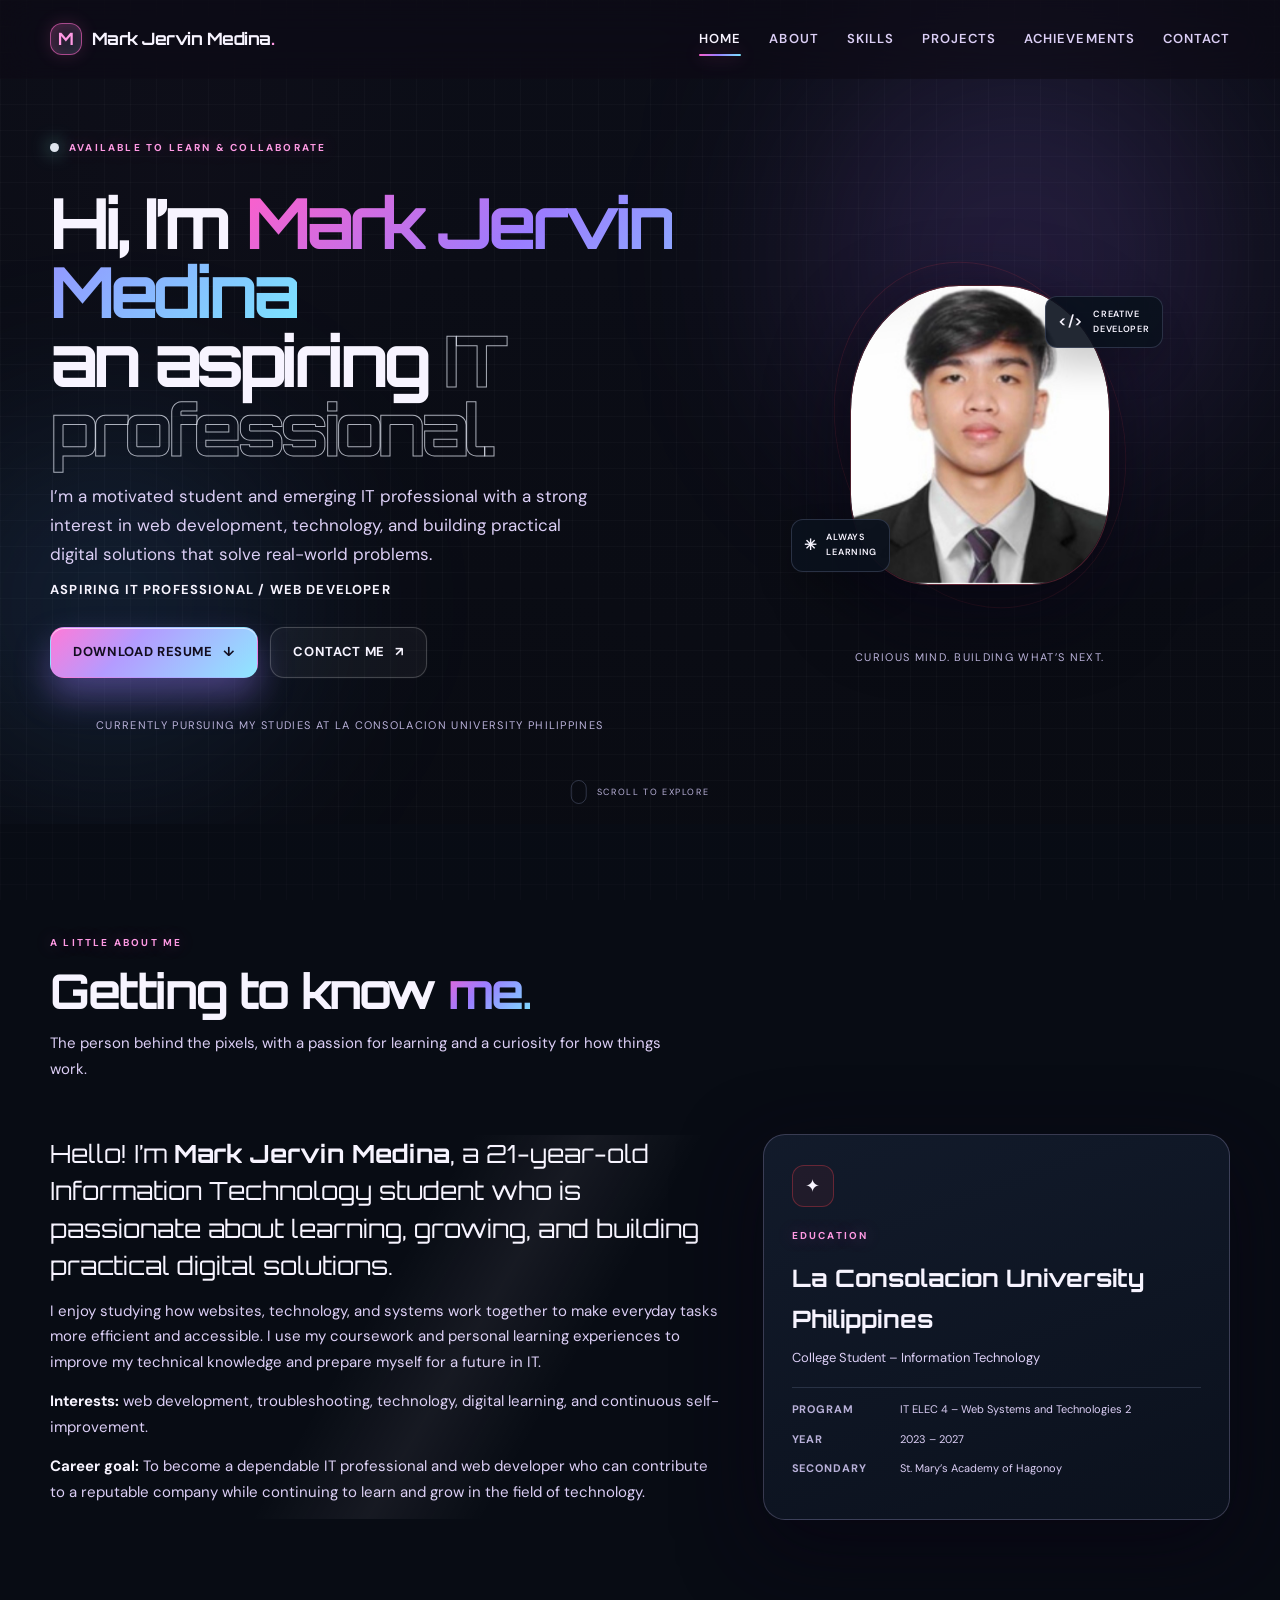
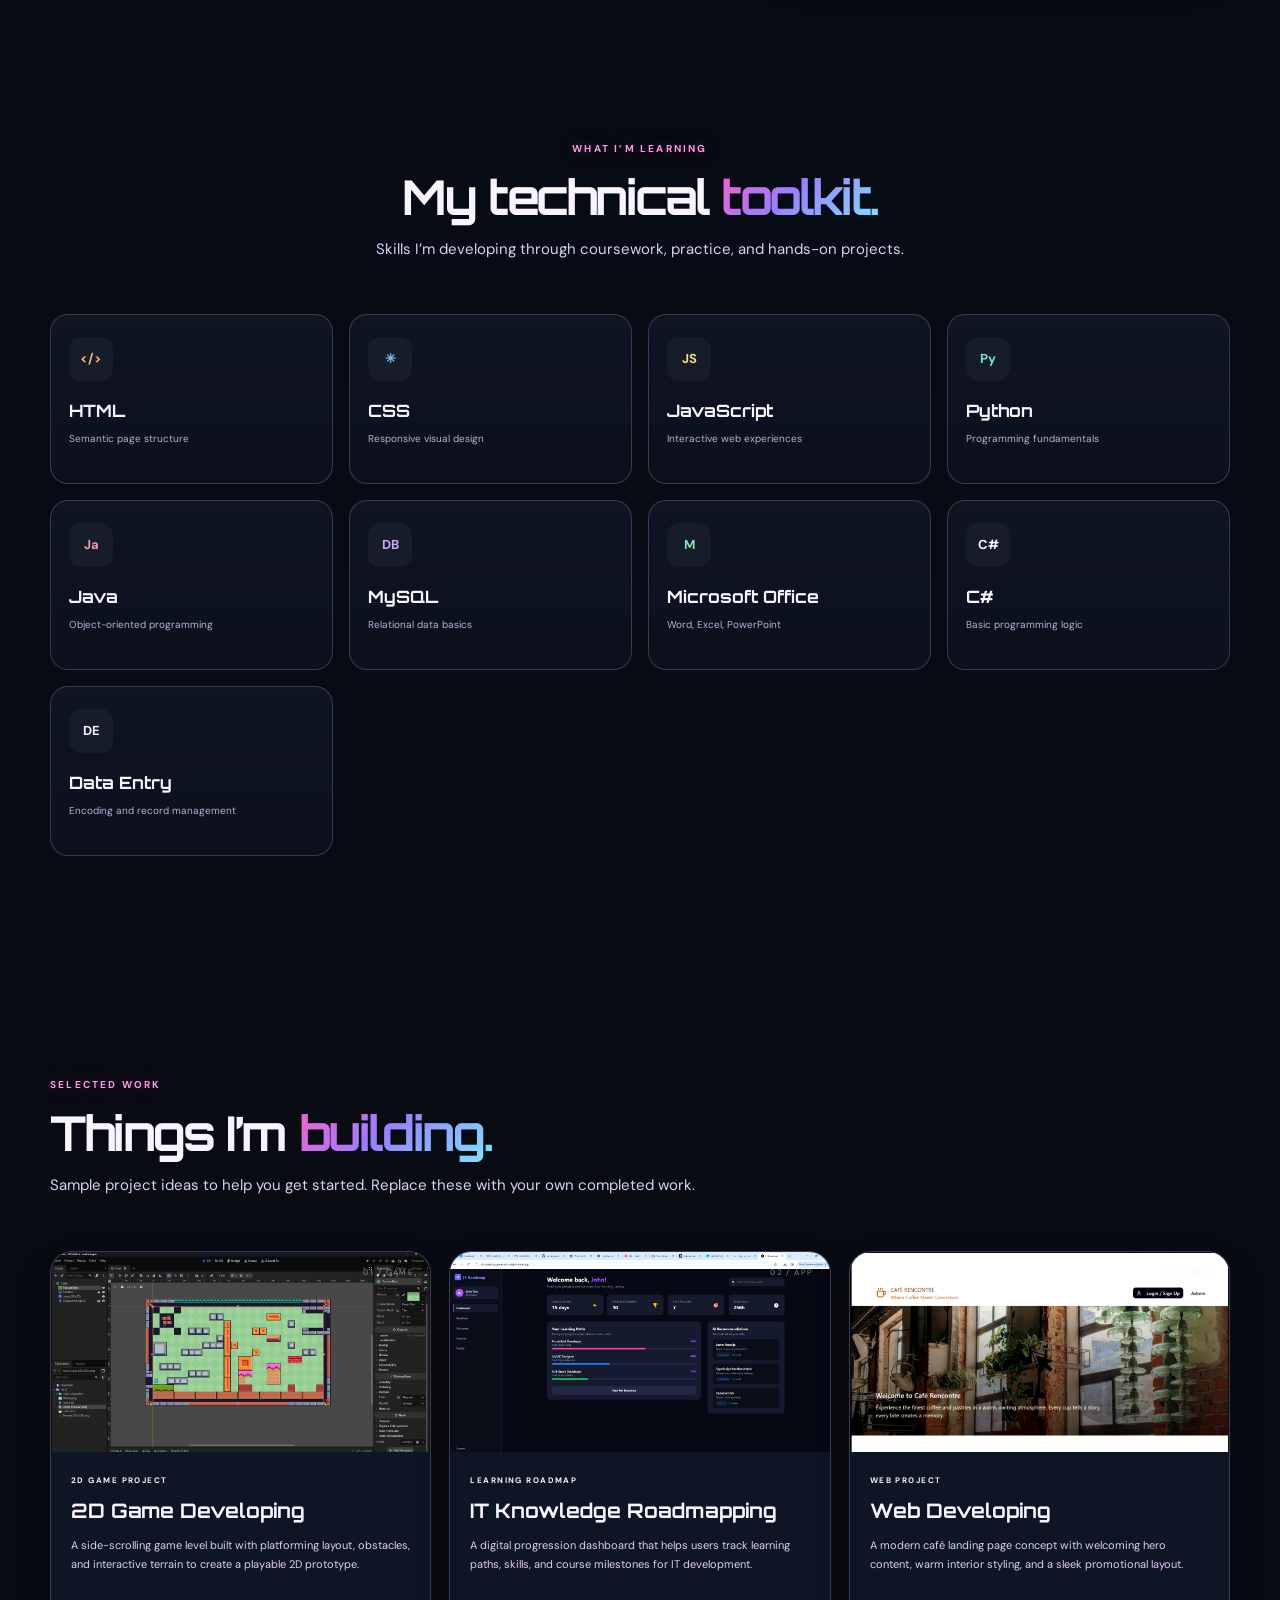
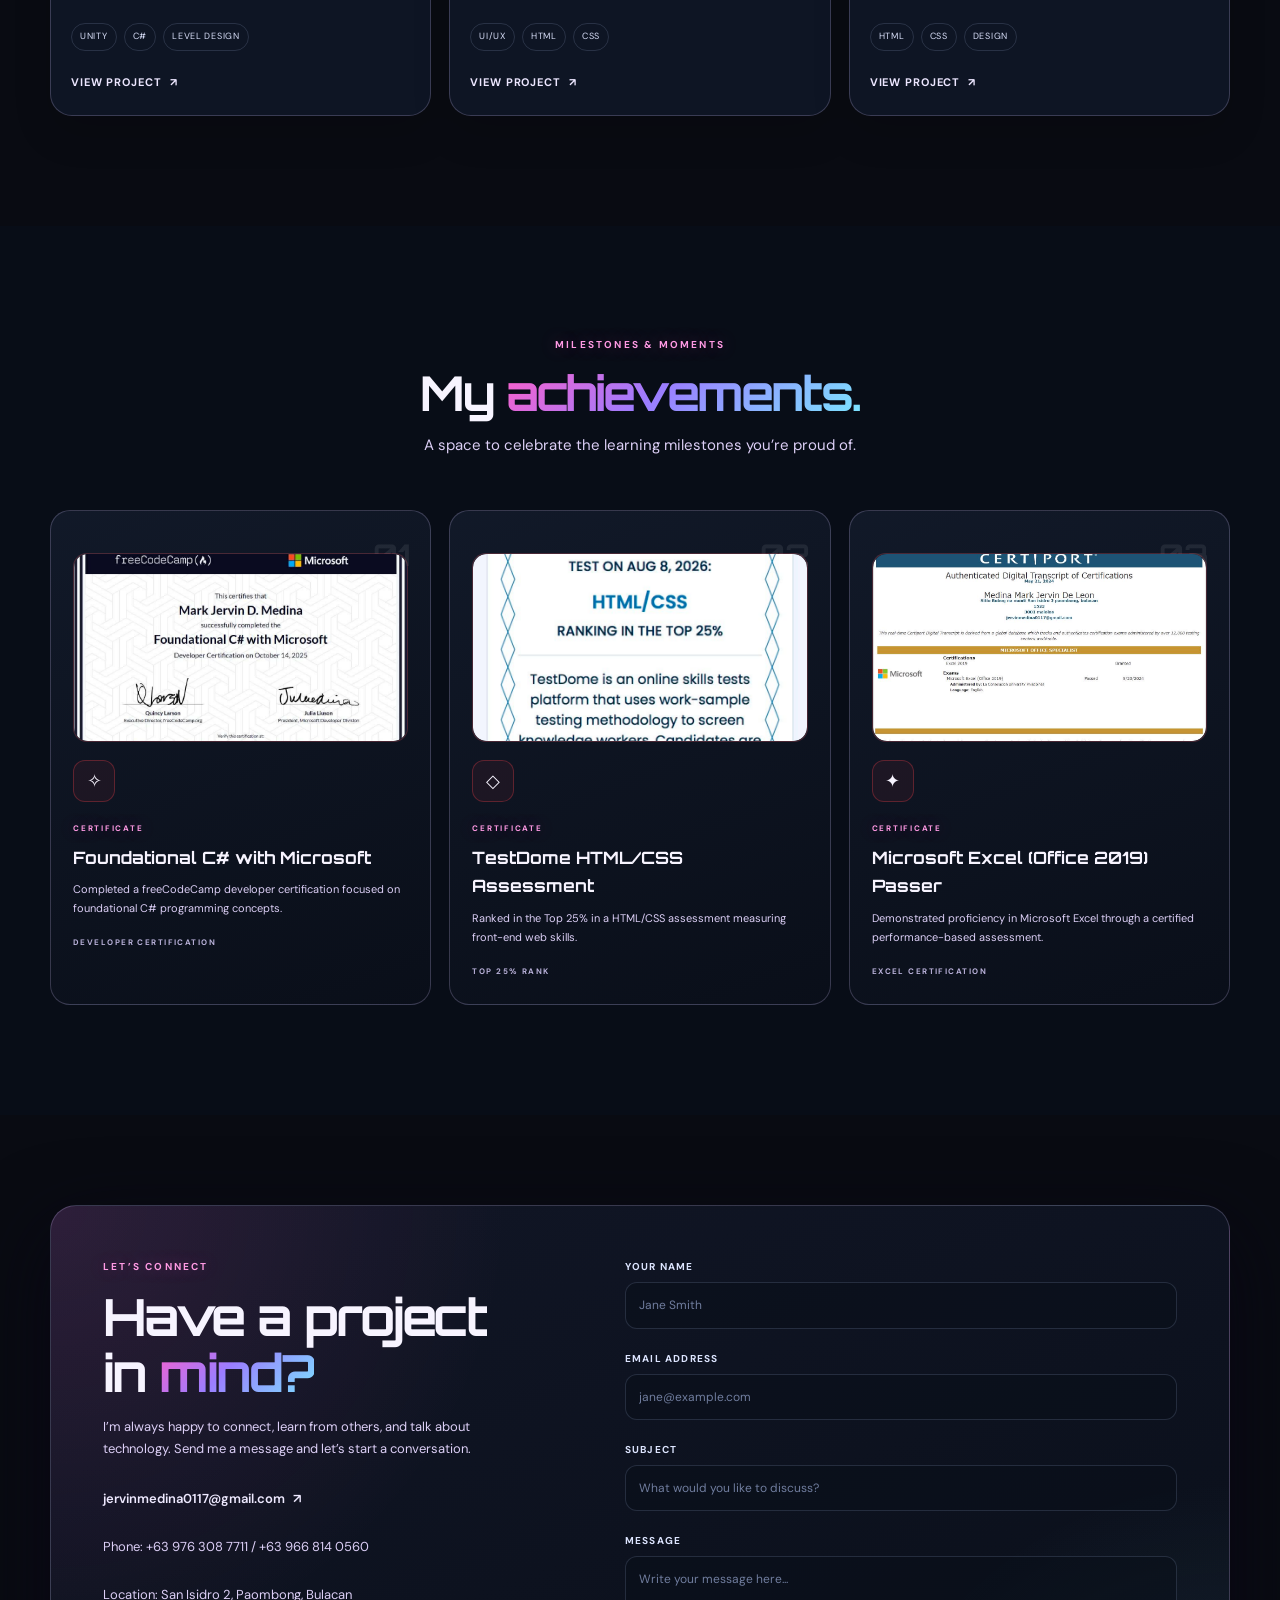
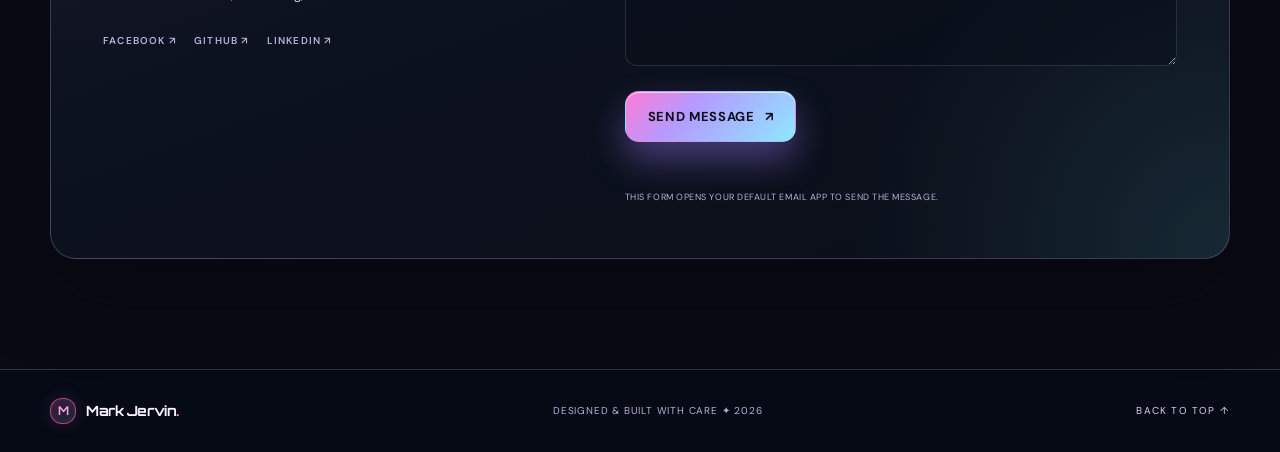
==== index.html @ 582a178a "Initial portfolio website" ====
<!DOCTYPE html>
<html lang="en">
<head>
  <meta charset="UTF-8">
  <meta name="viewport" content="width=device-width, initial-scale=1.0">
  <meta name="theme-color" content="#090b14">
  <meta name="description" content="The personal portfolio of Mark Jervin Medina, an aspiring IT professional and web developer.">
  <title>Mark Jervin Medina | Personal Portfolio</title>
  <link rel="preconnect" href="https://fonts.googleapis.com">
  <link rel="preconnect" href="https://fonts.gstatic.com" crossorigin>
  <link href="https://fonts.googleapis.com/css2?family=DM+Sans:wght@400;500;600;700&family=Space+Grotesk:wght@400;500;600;700&family=Orbitron:wght@500;700;800&display=swap" rel="stylesheet">
  <link rel="stylesheet" href="style.css">
  <script src="script.js" defer></script>
</head>
<body>
  <a class="skip-link" href="#main-content">Skip to content</a>

  <header class="site-header">
    <nav class="nav container" aria-label="Main navigation">
      <a class="brand" href="#home" aria-label="Mark Jervin Medina, home"><span class="brand-mark">M</span><span>Mark Jervin Medina<span class="brand-dot">.</span></span></a>
      <button class="menu-toggle" type="button" aria-expanded="false" aria-controls="primary-navigation" aria-label="Open navigation menu">
        <span></span><span></span><span></span>
      </button>
      <ul class="nav-links" id="primary-navigation">
        <li><a class="nav-link active" href="#home">Home</a></li>
        <li><a class="nav-link" href="#about">About</a></li>
        <li><a class="nav-link" href="#skills">Skills</a></li>
        <li><a class="nav-link" href="#projects">Projects</a></li>
        <li><a class="nav-link" href="#achievements">Achievements</a></li>
        <li><a class="nav-link" href="#contact">Contact</a></li>
      </ul>
    </nav>
  </header>

  <main id="main-content">
    <section class="hero section" id="home" aria-labelledby="hero-title">
      <div class="hero-glow hero-glow-one" aria-hidden="true"></div>
      <div class="hero-glow hero-glow-two" aria-hidden="true"></div>
      <div class="container hero-layout">
        <div class="hero-copy reveal">
          <p class="eyebrow"><span class="status-dot"></span> AVAILABLE TO LEARN &amp; COLLABORATE</p>
          <h1 id="hero-title">Hi, I’m <span class="gradient-text">Mark Jervin Medina</span><br>an aspiring <span class="outline-text">IT professional.</span></h1>
          <p class="hero-description">I’m a motivated student and emerging IT professional with a strong interest in web development, technology, and building practical digital solutions that solve real-world problems.</p>
          <p class="hero-role">Aspiring IT Professional <span aria-hidden="true">/</span> Web Developer</p>
          <div class="hero-actions">
            <a class="button button-primary" href="assets/documents/Resume - Mark Jervin Medina.pdf" download="Mark-Jervin-Medina-Resume.pdf">Download Resume <span aria-hidden="true">↓</span></a>
            <a class="button button-secondary" href="#contact">Contact Me <span aria-hidden="true">↗</span></a>
          </div>
          <div class="hero-note"><span class="note-line" aria-hidden="true"></span> Currently pursuing my studies at La Consolacion University Philippines</div>
        </div>

        <!-- Replace this CSS portrait placeholder with your own image when ready. -->
        <div class="hero-visual reveal" aria-label="Profile picture placeholder">
          <div class="portrait-frame">
            <div class="portrait-orbit orbit-one"></div>
            <div class="portrait-orbit orbit-two"></div>
            <div class="portrait-inner">
              <img class="profile-photo" src="assets/images/profile-photo.png" alt="Mark Jervin Medina portrait" />
            </div>
            <div class="floating-tag tag-code"><span class="tag-symbol">&lt;/&gt;</span><span>Creative<br>developer</span></div>
            <div class="floating-tag tag-spark"><span class="spark-icon">✳</span><span>Always<br>learning</span></div>
          </div>
          <span class="visual-caption">Curious mind. Building what’s next.</span>
        </div>
      </div>
      <a class="scroll-cue" href="#about"><span></span> SCROLL TO EXPLORE</a>
    </section>

    <section class="section about-section" id="about" aria-labelledby="about-title">
      <div class="container">
        <div class="section-heading reveal">
          <p class="eyebrow">A LITTLE ABOUT ME</p>
          <h2 id="about-title">Getting to know <span class="gradient-text">me.</span></h2>
          <p class="section-intro">The person behind the pixels, with a passion for learning and a curiosity for how things work.</p>
        </div>
        <div class="about-grid">
          <div class="about-copy reveal">
            <p class="lead-copy">Hello! I’m <strong>Mark Jervin Medina</strong>, a 21-year-old Information Technology student who is passionate about learning, growing, and building practical digital solutions.</p>
            <p>I enjoy studying how websites, technology, and systems work together to make everyday tasks more efficient and accessible. I use my coursework and personal learning experiences to improve my technical knowledge and prepare myself for a future in IT.</p>
            <p><strong>Interests:</strong> web development, troubleshooting, technology, digital learning, and continuous self-improvement.</p>
            <p><strong>Career goal:</strong> To become a dependable IT professional and web developer who can contribute to a reputable company while continuing to learn and grow in the field of technology.</p>
          </div>
          <div class="education-card reveal">
            <div class="card-icon" aria-hidden="true">✦</div>
            <p class="eyebrow">EDUCATION</p>
            <h3>La Consolacion University Philippines</h3>
            <p class="education-course">College Student – Information Technology</p>
            <div class="card-divider"></div>
            <div class="education-meta"><span>Program</span><span>IT ELEC 4 – Web Systems and Technologies 2</span></div>
            <div class="education-meta"><span>Year</span><span>2023 – 2027</span></div>
            <div class="education-meta"><span>Secondary</span><span>St. Mary’s Academy of Hagonoy</span></div>
          </div>
        </div>
      </div>
    </section>

    <section class="section skills-section" id="skills" aria-labelledby="skills-title">
      <div class="container">
        <div class="section-heading centered reveal">
          <p class="eyebrow">WHAT I’M LEARNING</p>
          <h2 id="skills-title">My technical <span class="gradient-text">toolkit.</span></h2>
          <p class="section-intro">Skills I’m developing through coursework, practice, and hands-on projects.</p>
        </div>
        <div class="skills-grid">
          <article class="skill-card reveal"><span class="skill-icon skill-orange">&lt;/&gt;</span><h3>HTML</h3><p>Semantic page structure</p></article>
          <article class="skill-card reveal"><span class="skill-icon skill-blue">✳</span><h3>CSS</h3><p>Responsive visual design</p></article>
          <article class="skill-card reveal"><span class="skill-icon skill-yellow">JS</span><h3>JavaScript</h3><p>Interactive web experiences</p></article>
          <article class="skill-card reveal"><span class="skill-icon skill-cyan">Py</span><h3>Python</h3><p>Programming fundamentals</p></article>
          <article class="skill-card reveal"><span class="skill-icon skill-red">Ja</span><h3>Java</h3><p>Object-oriented programming</p></article>
          <article class="skill-card reveal"><span class="skill-icon skill-purple">DB</span><h3>MySQL</h3><p>Relational data basics</p></article>
          <article class="skill-card reveal"><span class="skill-icon skill-green">M</span><h3>Microsoft Office</h3><p>Word, Excel, PowerPoint</p></article>
          <article class="skill-card reveal"><span class="skill-icon skill-silver">C#</span><h3>C#</h3><p>Basic programming logic</p></article>
          <article class="skill-card reveal"><span class="skill-icon skill-red-soft">DE</span><h3>Data Entry</h3><p>Encoding and record management</p></article>
        </div>
      </div>
    </section>

    <section class="section projects-section" id="projects" aria-labelledby="projects-title">
      <div class="container">
        <div class="section-heading reveal">
          <p class="eyebrow">SELECTED WORK</p>
          <h2 id="projects-title">Things I’m <span class="gradient-text">building.</span></h2>
          <p class="section-intro">Sample project ideas to help you get started. Replace these with your own completed work.</p>
        </div>
        <div class="projects-grid">
          <article class="project-card reveal">
            <div class="project-art project-art-one" aria-hidden="true">
              <img class="project-screenshot" src="assets/images/project-1-game.png" alt="2D game level screenshot">
              <span class="art-label">01 / GAME</span>
            </div>
            <div class="project-content"><p class="project-type">2D GAME PROJECT</p><h3>2D Game Developing</h3><p>A side-scrolling game level built with platforming layout, obstacles, and interactive terrain to create a playable 2D prototype.</p><div class="tag-list"><span>Unity</span><span>C#</span><span>Level Design</span></div><a class="project-link" href="#contact">View Project <span aria-hidden="true">↗</span></a></div>
          </article>
          <article class="project-card reveal">
            <div class="project-art project-art-two" aria-hidden="true">
              <img class="project-screenshot" src="assets/images/it-roadmap.png" alt="IT learning roadmap dashboard preview">
              <span class="art-label">02 / APP</span>
            </div>
            <div class="project-content"><p class="project-type">LEARNING ROADMAP</p><h3>IT Knowledge Roadmapping</h3><p>A digital progression dashboard that helps users track learning paths, skills, and course milestones for IT development.</p><div class="tag-list"><span>UI/UX</span><span>HTML</span><span>CSS</span></div><a class="project-link" href="#contact">View Project <span aria-hidden="true">↗</span></a></div>
          </article>
          <article class="project-card reveal">
            <div class="project-art project-art-three" aria-hidden="true">
              <img class="project-screenshot" src="assets/images/web-project.png" alt="Web development landing page screenshot">
              <span class="art-label">03 / WEB</span>
            </div>
            <div class="project-content"><p class="project-type">WEB PROJECT</p><h3>Web Developing</h3><p>A modern café landing page concept with welcoming hero content, warm interior styling, and a sleek promotional layout.</p><div class="tag-list"><span>HTML</span><span>CSS</span><span>Design</span></div><a class="project-link" href="#contact">View Project <span aria-hidden="true">↗</span></a></div>
          </article>
        </div>
      </div>
    </section>

    <section class="section achievements-section" id="achievements" aria-labelledby="achievements-title">
      <div class="container">
        <div class="section-heading centered reveal">
          <p class="eyebrow">MILESTONES &amp; MOMENTS</p>
          <h2 id="achievements-title">My <span class="gradient-text">achievements.</span></h2>
          <p class="section-intro">A space to celebrate the learning milestones you’re proud of.</p>
        </div>
        <div class="achievement-grid">
          <article class="achievement-card reveal achievement-card-with-image">
            <span class="achievement-number">01</span>
            <div class="achievement-visual">
              <img src="assets/images/certificate-1.jpg" alt="Foundational C# with Microsoft certificate">
            </div>
            <span class="achievement-icon" aria-hidden="true">✧</span>
            <p class="eyebrow">CERTIFICATE</p>
            <h3>Foundational C# with Microsoft</h3>
            <p>Completed a freeCodeCamp developer certification focused on foundational C# programming concepts.</p>
            <span class="achievement-status">Developer Certification</span>
          </article>
          <article class="achievement-card reveal achievement-card-with-image">
            <span class="achievement-number">02</span>
            <div class="achievement-visual">
              <img src="assets/images/certificate-2.png" alt="TestDome HTML/CSS assessment certificate">
            </div>
            <span class="achievement-icon" aria-hidden="true">◇</span>
            <p class="eyebrow">CERTIFICATE</p>
            <h3>TestDome HTML/CSS Assessment</h3>
            <p>Ranked in the Top 25% in a HTML/CSS assessment measuring front-end web skills.</p>
            <span class="achievement-status">Top 25% Rank</span>
          </article>
          <article class="achievement-card reveal achievement-card-with-image">
            <span class="achievement-number">03</span>
            <div class="achievement-visual">
              <img src="assets/images/certificate-3.jpg" alt="Microsoft Excel Office 2019 certification">
            </div>
            <span class="achievement-icon" aria-hidden="true">✦</span>
            <p class="eyebrow">CERTIFICATE</p>
            <h3>Microsoft Excel (Office 2019) Passer</h3>
            <p>Demonstrated proficiency in Microsoft Excel through a certified performance-based assessment.</p>
            <span class="achievement-status">Excel Certification</span>
          </article>
        </div>
      </div>
    </section>

    <section class="section contact-section" id="contact" aria-labelledby="contact-title">
      <div class="container">
        <div class="contact-panel">
          <div class="contact-copy reveal">
            <p class="eyebrow">LET’S CONNECT</p>
            <h2 id="contact-title">Have a project<br>in <span class="gradient-text">mind?</span></h2>
            <p>I’m always happy to connect, learn from others, and talk about technology. Send me a message and let’s start a conversation.</p>
            <a class="email-link" href="mailto:jervinmedina0117@gmail.com">jervinmedina0117@gmail.com <span aria-hidden="true">↗</span></a>
            <p class="personal-detail">Phone: +63 976 308 7711 / +63 966 814 0560</p>
            <p class="personal-detail">Location: San Isidro 2, Paombong, Bulacan</p>
            <div class="social-links" aria-label="Social profiles">
              <a href="https://www.facebook.com" target="_blank" rel="noopener noreferrer">Facebook <span aria-hidden="true">↗</span></a>
              <a href="https://github.com" target="_blank" rel="noopener noreferrer">GitHub <span aria-hidden="true">↗</span></a>
              <a href="https://www.linkedin.com" target="_blank" rel="noopener noreferrer">LinkedIn <span aria-hidden="true">↗</span></a>
            </div>
          </div>
          <form class="contact-form reveal" id="contact-form" novalidate>
            <div class="form-row">
              <label for="name">Your name</label>
              <input id="name" name="name" type="text" placeholder="Jane Smith" autocomplete="name" required minlength="2">
              <span class="field-error" id="name-error"></span>
            </div>
            <div class="form-row">
              <label for="email">Email address</label>
              <input id="email" name="email" type="email" placeholder="jane@example.com" autocomplete="email" required>
              <span class="field-error" id="email-error"></span>
            </div>
            <div class="form-row">
              <label for="subject">Subject</label>
              <input id="subject" name="subject" type="text" placeholder="What would you like to discuss?" required minlength="2">
              <span class="field-error" id="subject-error"></span>
            </div>
            <div class="form-row">
              <label for="message">Message</label>
              <textarea id="message" name="message" rows="4" placeholder="Write your message here..." required minlength="10"></textarea>
              <span class="field-error" id="message-error"></span>
            </div>
            <button class="button button-primary form-submit" type="submit">Send Message <span aria-hidden="true">↗</span></button>
            <p class="form-status" id="form-status" role="status" aria-live="polite"></p>
            <p class="form-note">This form opens your default email app to send the message.</p>
          </form>
        </div>
      </div>
    </section>
  </main>

  <footer class="site-footer">
    <div class="container footer-content">
      <a class="brand" href="#home"><span class="brand-mark">M</span><span>Mark Jervin<span class="brand-dot">.</span></span></a>
      <p>Designed &amp; built with care <span aria-hidden="true">✦</span> <span id="current-year"></span></p>
      <a class="footer-top" href="#home">Back to top ↑</a>
    </div>
  </footer>

  <button class="back-to-top" type="button" aria-label="Back to top">↑</button>
</body>
</html>
---- style.css ----
/* Y2K-inspired aesthetic, a retro-futuristic neon mix */
:root {
  color-scheme: dark;
  --bg: #090b12;
  --bg-alt: #121729;
  --panel: rgba(22, 19, 36, 0.82);
  --panel-strong: #1b142f;
  --surface: #191f33;
  --surface-soft: #252b45;
  --text: #f7f4ff;
  --muted: #dccff6;
  --subtle: #b9b1d9;
  --line: rgba(214, 201, 255, 0.22);
  --pink: #ff5ec9;
  --pink-soft: #ff9ae4;
  --cyan: #7ae7ff;
  --cyan-soft: #c8f8ff;
  --purple: #9b7dff;
  --lavender: #d7c6ff;
  --silver: #edf2ff;
  --shadow: 0 26px 80px rgba(8, 6, 20, 0.82);
  --gradient: linear-gradient(135deg, #ff5ec9 0%, #9b7dff 44%, #7ae7ff 100%);
  --gradient-soft: linear-gradient(135deg, rgba(255, 94, 201, 0.25), rgba(122, 231, 255, 0.12));
  --glow: 0 0 18px rgba(255, 94, 201, 0.35);
  --font-body: "DM Sans", sans-serif;
  --font-display: "Orbitron", "Space Grotesk", sans-serif;
}

* { box-sizing: border-box; }
html {
  scroll-behavior: smooth;
  scroll-padding-top: 90px;
}
body {
  margin: 0;
  background:
    linear-gradient(180deg, rgba(12, 14, 24, 0.95), rgba(9, 11, 18, 1)),
    radial-gradient(circle at 15% 20%, rgba(255, 94, 201, 0.26), transparent 20%),
    radial-gradient(circle at 80% 12%, rgba(122, 231, 255, 0.2), transparent 18%),
    radial-gradient(circle at 60% 82%, rgba(155, 125, 255, 0.18), transparent 24%),
    var(--bg);
  background-attachment: fixed;
  color: var(--text);
  font-family: var(--font-body);
  font-size: 15px;
  line-height: 1.7;
  -webkit-font-smoothing: antialiased;
}
body::before {
  position: fixed;
  inset: 0;
  z-index: -1;
  background-image:
    linear-gradient(rgba(255,255,255,0.025) 1px, transparent 1px),
    linear-gradient(90deg, rgba(255,255,255,0.025) 1px, transparent 1px);
  background-size: 26px 26px;
  content: "";
  pointer-events: none;
}
body.menu-open { overflow: hidden; }
a { color: inherit; text-decoration: none; }
button, input, textarea { font: inherit; }
button, a { -webkit-tap-highlight-color: transparent; }
::selection { color: white; background: rgba(217, 58, 71, 0.72); }
.container {
  width: min(1180px, calc(100% - 42px));
  margin-inline: auto;
}
.section {
  position: relative;
  padding: 110px 0;
}
.skip-link {
  position: fixed;
  left: 16px;
  top: 16px;
  z-index: 999;
  padding: 10px 14px;
  border-radius: 10px;
  background: var(--text);
  color: var(--bg);
  transform: translateY(-180%);
}
.skip-link:focus { transform: translateY(0); }

.site-header {
  position: fixed;
  top: 0;
  right: 0;
  left: 0;
  z-index: 30;
  border-bottom: 1px solid transparent;
  background: rgba(13, 10, 22, 0.62);
  backdrop-filter: blur(18px);
  transition: background 0.25s ease, border-color 0.25s ease, box-shadow 0.25s ease;
}
.site-header.scrolled {
  border-color: var(--line);
  background: rgba(13, 10, 22, 0.88);
  box-shadow: 0 18px 40px rgba(7, 5, 17, 0.45);
}
.nav {
  display: flex;
  align-items: center;
  justify-content: space-between;
  min-height: 78px;
}
.brand {
  display: inline-flex;
  align-items: center;
  gap: 10px;
  font-family: var(--font-display);
  font-size: 17px;
  font-weight: 700;
  letter-spacing: -0.03em;
}
.brand-mark {
  display: grid;
  place-items: center;
  width: 32px;
  height: 32px;
  border: 1px solid rgba(255, 103, 200, 0.6);
  border-radius: 12px;
  background: linear-gradient(135deg, rgba(255, 103, 200, 0.18), rgba(121, 235, 255, 0.12));
  color: var(--pink-soft);
  box-shadow: inset 0 0 12px rgba(255, 103, 200, 0.12), 0 0 18px rgba(255, 103, 200, 0.16);
}
.brand-dot { color: var(--pink-soft); }
.nav-links {
  display: flex;
  align-items: center;
  list-style: none;
  gap: 28px;
  margin: 0;
  padding: 0;
}
.nav-link {
  position: relative;
  padding: 8px 0;
  color: var(--muted);
  font-size: 13px;
  font-weight: 600;
  letter-spacing: 0.08em;
  text-transform: uppercase;
  transition: color 0.2s ease;
}
.nav-link::after {
  position: absolute;
  left: 0;
  right: 0;
  bottom: -1px;
  height: 2px;
  border-radius: 999px;
  background: var(--gradient);
  content: "";
  transform: scaleX(0);
  transform-origin: left;
  transition: transform 0.2s ease;
  box-shadow: 0 0 18px rgba(255, 103, 200, 0.48);
}
.nav-link:hover,
.nav-link.active {
  color: var(--text);
}
.nav-link.active::after,
.nav-link:hover::after {
  transform: scaleX(1);
}
.menu-toggle {
  display: none;
  width: 44px;
  height: 44px;
  padding: 11px;
  border: 1px solid var(--line);
  border-radius: 12px;
  background: rgba(19, 28, 45, 0.8);
  cursor: pointer;
}
.menu-toggle span {
  display: block;
  width: 18px;
  height: 2px;
  margin: 4px auto;
  border-radius: 30px;
  background: var(--text);
  transition: transform 0.2s ease, opacity 0.2s ease;
}
.menu-toggle[aria-expanded="true"] span:first-child { transform: translateY(6px) rotate(45deg); }
.menu-toggle[aria-expanded="true"] span:nth-child(2) { opacity: 0; }
.menu-toggle[aria-expanded="true"] span:last-child { transform: translateY(-6px) rotate(-45deg); }

.eyebrow {
  margin: 0 0 14px;
  color: var(--pink-soft);
  font-size: 10px;
  font-weight: 700;
  letter-spacing: 0.22em;
  text-transform: uppercase;
  text-shadow: 0 0 16px rgba(255, 94, 201, 0.35);
}
h1, h2, h3, p { margin-top: 0; }
h1, h2, h3 { font-family: var(--font-display); }
h2 {
  margin-bottom: 14px;
  font-size: clamp(32px, 4vw, 48px);
  line-height: 1.08;
  letter-spacing: -0.05em;
}
.gradient-text {
  background: var(--gradient);
  -webkit-background-clip: text;
  background-clip: text;
  color: transparent;
}
.section-heading {
  max-width: 650px;
  margin-bottom: 52px;
}
.section-heading.centered {
  margin-inline: auto;
  text-align: center;
}
.section-intro { margin: 0; color: var(--muted); font-size: 15px; }
.centered .section-intro { margin-inline: auto; }
.button {
  display: inline-flex;
  align-items: center;
  justify-content: center;
  gap: 10px;
  min-height: 51px;
  padding: 0 22px;
  border: 1px solid transparent;
  border-radius: 14px;
  font-size: 13px;
  font-weight: 700;
  letter-spacing: 0.05em;
  text-transform: uppercase;
  transition: transform 0.2s ease, box-shadow 0.2s ease, border-color 0.2s ease;
  cursor: pointer;
}
.button:hover { transform: translateY(-2px); }
.button-primary {
  background: linear-gradient(135deg, #ff7ad8 0%, #b49bff 38%, #8fe7ff 100%);
  color: #120d1f;
  box-shadow: 0 18px 35px rgba(155, 125, 255, 0.4), inset 0 1px 0 rgba(255,255,255,0.6);
}
.button-secondary {
  border-color: rgba(255, 255, 255, 0.2);
  background: rgba(255, 255, 255, 0.04);
  color: var(--text);
  box-shadow: inset 0 0 18px rgba(255, 255, 255, 0.02), 0 0 0 1px rgba(255,255,255,0.02);
}
.button-secondary:hover {
  border-color: rgba(255, 94, 201, 0.7);
  background: rgba(255, 94, 201, 0.08);
}

.hero {
  position: relative;
  display: flex;
  align-items: center;
  min-height: 760px;
  padding-top: 135px;
  padding-bottom: 90px;
  overflow: hidden;
}
.hero-layout {
  position: relative;
  z-index: 1;
  display: grid;
  grid-template-columns: 1.12fr 0.88fr;
  align-items: center;
  gap: 42px;
}
.hero-glow {
  position: absolute;
  border-radius: 50%;
  filter: blur(100px);
  pointer-events: none;
}
.hero-glow-one {
  top: 45px;
  right: 50px;
  width: 420px;
  height: 420px;
  background: rgba(160, 109, 255, 0.16);
}
.hero-glow-two {
  bottom: 50px;
  left: -60px;
  width: 340px;
  height: 340px;
  background: rgba(80, 162, 255, 0.14);
}
.hero-copy { position: relative; z-index: 1; }
.hero-copy .eyebrow {
  display: inline-flex;
  align-items: center;
  gap: 10px;
}
.status-dot {
  width: 9px;
  height: 9px;
  border-radius: 50%;
  background: #dfe5ee;
  box-shadow: 0 0 18px rgba(123, 231, 214, 0.8);
}
.hero h1 {
  margin: 18px 0 18px;
  font-size: clamp(43px, 5.5vw, 72px);
  line-height: 0.98;
  letter-spacing: -0.07em;
}
.outline-text {
  color: transparent;
  -webkit-text-stroke: 1px rgba(239, 243, 255, 0.7);
}
.hero-description {
  max-width: 540px;
  margin-bottom: 10px;
  color: var(--muted);
  font-size: 17px;
}
.hero-role {
  margin-bottom: 26px;
  color: var(--text);
  font-size: 13px;
  font-weight: 700;
  letter-spacing: 0.09em;
  text-transform: uppercase;
}
.hero-role span { color: var(--red); }
.hero-actions {
  display: flex;
  flex-wrap: wrap;
  gap: 12px;
}
.hero-note {
  display: flex;
  align-items: center;
  gap: 12px;
  margin-top: 38px;
  color: var(--subtle);
  font-size: 11px;
  letter-spacing: 0.12em;
  text-transform: uppercase;
}
.note-line {
  width: 34px;
  height: 1px;
  background: linear-gradient(90deg, var(--red), transparent);
}

.hero-visual {
  position: relative;
  display: flex;
  justify-content: center;
  align-items: center;
  min-height: 480px;
}
.portrait-frame {
  position: relative;
  width: 390px;
  height: 390px;
  display: grid;
  place-items: center;
}
.portrait-orbit {
  position: absolute;
  inset: 18px;
  border: 1px solid rgba(217, 58, 71, 0.18);
  border-radius: 50%;
  box-shadow: inset 0 0 30px rgba(217, 58, 71, 0.03);
}
.orbit-one { transform: rotate(-20deg) scaleX(0.8); }
.orbit-two { inset: 52px; border-color: rgba(207, 214, 222, 0.2); transform: rotate(28deg) scaleX(0.85); }
.portrait-inner {
  position: relative;
  width: 260px;
  height: 300px;
  display: flex;
  flex-direction: column;
  align-items: center;
  justify-content: center;
  overflow: hidden;
  border: 1px solid rgba(217, 58, 71, 0.3);
  border-radius: 42% 42% 30% 30%;
  background:
    radial-gradient(circle at top, rgba(217, 58, 71, 0.2), transparent 36%),
    linear-gradient(160deg, rgba(20, 26, 45, 0.96), rgba(11, 17, 29, 1));
  box-shadow: var(--shadow), inset 0 0 32px rgba(217, 58, 71, 0.08);
}
.portrait-inner::before,
.portrait-inner::after {
  position: absolute;
  border: 1px solid rgba(217, 58, 71, 0.12);
  border-radius: 50%;
  content: "";
}
.portrait-inner::before { width: 190px; height: 190px; top: 32px; }
.portrait-inner::after { width: 128px; height: 128px; top: 64px; }
.profile-photo {
  position: relative;
  z-index: 1;
  width: 100%;
  height: 100%;
  object-fit: cover;
  object-position: center center;
  background: #0e121b;
  border-radius: 42% 42% 30% 30%;
}
.portrait-caption {
  position: relative;
  z-index: 1;
  display: none;
  color: var(--muted);
  font-size: 8px;
  letter-spacing: 0.22em;
  text-transform: uppercase;
}
.floating-tag {
  position: absolute;
  z-index: 2;
  display: flex;
  align-items: center;
  gap: 9px;
  padding: 10px 12px;
  border: 1px solid rgba(170, 186, 228, 0.2);
  border-radius: 12px;
  background: rgba(11, 17, 29, 0.9);
  box-shadow: 0 18px 35px rgba(0, 0, 0, 0.2);
  color: var(--text);
  font-size: 9px;
  font-weight: 600;
  letter-spacing: 0.08em;
  text-transform: uppercase;
}
.tag-code { top: 56px; right: 12px; }
.tag-spark { bottom: 58px; left: 6px; }
.tag-symbol, .spark-icon {
  color: var(--red);
  font-size: 15px;
}
.visual-caption {
  position: absolute;
  bottom: 8px;
  color: var(--subtle);
  font-size: 11px;
  letter-spacing: 0.12em;
  text-transform: uppercase;
}
.scroll-cue {
  position: absolute;
  left: 50%;
  bottom: 20px;
  display: flex;
  align-items: center;
  gap: 10px;
  transform: translateX(-50%);
  color: var(--subtle);
  font-size: 9px;
  letter-spacing: 0.18em;
  text-transform: uppercase;
}
.scroll-cue span {
  width: 16px;
  height: 24px;
  border: 1px solid rgba(159, 175, 221, 0.26);
  border-radius: 999px;
}
.scroll-cue span::after {
  display: block;
  width: 2px;
  height: 6px;
  margin: 5px auto 0;
  border-radius: 999px;
  background: var(--red);
  content: "";
  animation: scroll-tick 1.7s infinite;
}
@keyframes scroll-tick {
  0%, 100% { transform: translateY(0); opacity: 0.35; }
  50% { transform: translateY(4px); opacity: 1; }
}

.about-section { background: rgba(9, 15, 28, 0.35); }
.about-grid {
  display: grid;
  grid-template-columns: 1.18fr 0.82fr;
  align-items: center;
  gap: 40px;
}
.about-copy p {
  margin-bottom: 14px;
  color: var(--muted);
}
.about-copy .lead-copy {
  color: var(--text);
  font-family: var(--font-display);
  font-size: clamp(19px, 2vw, 25px);
  line-height: 1.5;
}
.about-copy strong { color: var(--text); }
.education-card {
  position: relative;
  padding: 30px 28px;
  border: 1px solid var(--line);
  border-radius: 22px;
  background: linear-gradient(160deg, rgba(19, 28, 45, 0.95), rgba(11, 17, 29, 1));
  box-shadow: var(--shadow);
}
.card-icon {
  display: grid;
  place-items: center;
  width: 42px;
  height: 42px;
  margin-bottom: 20px;
  border: 1px solid rgba(217, 58, 71, 0.38);
  border-radius: 12px;
  background: rgba(217, 58, 71, 0.08);
  color: var(--red);
  font-size: 18px;
}
.education-card h3 { margin-bottom: 7px; font-size: 24px; }
.education-course {
  margin-bottom: 18px;
  color: var(--muted);
  font-size: 13px;
}
.card-divider {
  height: 1px;
  margin-bottom: 12px;
  background: rgba(163, 175, 214, 0.18);
}
.education-meta {
  display: grid;
  grid-template-columns: 96px 1fr;
  gap: 12px;
  margin: 11px 0;
  color: var(--muted);
  font-size: 11px;
}
.education-meta span:first-child {
  color: var(--subtle);
  font-weight: 700;
  letter-spacing: 0.08em;
  text-transform: uppercase;
}
.edit-hint {
  margin: 20px 0 0;
  color: var(--subtle);
  font-size: 10px;
  letter-spacing: 0.08em;
  text-transform: uppercase;
}

.skills-section { background: rgba(8, 12, 21, 0.9); }
.skills-grid {
  display: grid;
  grid-template-columns: repeat(4, minmax(0, 1fr));
  gap: 16px;
}
.skill-card {
  position: relative;
  min-height: 170px;
  padding: 22px 18px 18px;
  border: 1px solid var(--line);
  border-radius: 18px;
  background: linear-gradient(180deg, rgba(17, 24, 39, 0.78), rgba(12, 17, 28, 0.95));
  transition: transform 0.22s ease, border-color 0.22s ease, background 0.22s ease, box-shadow 0.22s ease;
  overflow: hidden;
}
.skill-card::before,
.project-card::before,
.achievement-card::before,
.education-card::before,
.contact-panel::before {
  position: absolute;
  inset: 0;
  background: linear-gradient(120deg, transparent 32%, rgba(255,255,255,0.06), transparent 66%);
  transform: translateX(-110%);
  content: "";
  pointer-events: none;
}
.skill-card:hover,
.project-card:hover,
.achievement-card:hover {
  transform: translateY(-5px);
  border-color: rgba(255, 94, 201, 0.55);
  box-shadow: 0 20px 34px rgba(0, 0, 0, 0.18), var(--glow);
}
.skill-card:hover::before,
.project-card:hover::before,
.achievement-card:hover::before,
.education-card:hover::before,
.contact-panel:hover::before {
  transform: translateX(110%);
  transition: transform 0.7s ease;
}
.skill-icon {
  display: grid;
  place-items: center;
  width: 44px;
  height: 44px;
  margin-bottom: 16px;
  border-radius: 12px;
  background: rgba(255, 255, 255, 0.04);
  font-size: 13px;
  font-weight: 700;
}
.skill-orange { color: #f8b778; }
.skill-blue { color: #7eb8ff; }
.skill-yellow { color: #f4dd82; }
.skill-cyan { color: #6fe7d6; }
.skill-red { color: #f79aa6; }
.skill-purple { color: #c7a7ff; }
.skill-green { color: #8ce1b1; }
.skill-card h3 { margin-bottom: 4px; font-size: 17px; }
.skill-card p { margin: 0; color: var(--subtle); font-size: 10px; }

.projects-grid {
  display: grid;
  grid-template-columns: repeat(3, minmax(0, 1fr));
  gap: 18px;
}
.project-card {
  position: relative;
  overflow: hidden;
  border: 1px solid var(--line);
  border-radius: 22px;
  background: rgba(16, 23, 38, 0.92);
  box-shadow: 0 18px 38px rgba(0, 0, 0, 0.14);
  transition: transform 0.25s ease, border-color 0.25s ease, box-shadow 0.25s ease;
}
.project-art {
  position: relative;
  display: grid;
  place-items: center;
  height: 200px;
  overflow: hidden;
}
.project-art-one { background: linear-gradient(160deg, rgba(167, 108, 255, 0.26), rgba(14, 17, 28, 0.9)); }
.project-art-two { background: linear-gradient(160deg, rgba(86, 138, 255, 0.24), rgba(18, 21, 34, 0.9)); }
.project-art-three { background: linear-gradient(160deg, rgba(255, 159, 83, 0.2), rgba(18, 22, 31, 0.92)); }
.project-screenshot {
  width: 100%;
  height: 100%;
  display: block;
  object-fit: cover;
  object-position: center center;
  filter: saturate(1.08) contrast(1.08);
}
.art-window {
  width: 74%;
  height: 118px;
  padding: 12px;
  border: 1px solid rgba(255, 255, 255, 0.13);
  border-radius: 12px;
  background: rgba(14, 17, 29, 0.82);
  box-shadow: 0 18px 35px rgba(0, 0, 0, 0.18);
}
.art-window i { display: inline-block; width: 6px; height: 6px; margin-right: 6px; border-radius: 50%; background: rgba(217, 58, 71, 0.9); }
.art-window i:nth-child(2) { background: rgba(207, 214, 222, 0.9); }
.art-window i:nth-child(3) { background: rgba(123, 231, 214, 0.9); }
.art-window b {
  display: block;
  margin: 18px 0 0 8px;
  color: #efeaff;
  font-family: var(--font-display);
  font-size: 16px;
  font-weight: 500;
}
.art-window b span { color: var(--red); }
.art-dashboard {
  width: 72%;
  height: 118px;
  display: flex;
  gap: 12px;
  padding: 12px;
  border: 1px solid rgba(255, 255, 255, 0.12);
  border-radius: 12px;
  background: rgba(12, 17, 27, 0.88);
  box-shadow: 0 18px 35px rgba(0, 0, 0, 0.18);
}
.dash-sidebar {
  width: 26px;
  border-radius: 8px;
  background: linear-gradient(180deg, rgba(207, 214, 222, 0.85), rgba(255, 255, 255, 0.08));
}
.dash-content {
  display: flex;
  flex: 1;
  align-items: flex-end;
  gap: 8px;
  padding: 12px 6px 4px;
  border-radius: 8px;
  background: rgba(255, 255, 255, 0.02);
}
.dash-content i { flex: 1; border-radius: 5px 5px 0 0; background: linear-gradient(180deg, rgba(213, 219, 228, 0.9), rgba(207, 214, 222, 0.3)); }
.dash-content i:nth-child(1) { height: 38%; }
.dash-content i:nth-child(2) { height: 72%; }
.dash-content i:nth-child(3) { height: 58%; }
.art-weather {
  display: flex;
  flex-direction: column;
  align-items: center;
}
.art-weather span { color: #ffd58d; font-size: 30px; }
.art-weather b {
  color: #f5ecff;
  font-family: var(--font-display);
  font-size: 40px;
  line-height: 1.1;
}
.art-weather i {
  color: #d5c8ff;
  font-size: 7px;
  font-style: normal;
  letter-spacing: 0.18em;
  text-transform: uppercase;
}
.art-label {
  position: absolute;
  top: 14px;
  right: 16px;
  color: rgba(235, 239, 255, 0.52);
  font-size: 8px;
  letter-spacing: 0.18em;
  text-transform: uppercase;
}
.project-content { padding: 22px 20px 21px; }
.project-type {
  margin-bottom: 7px;
  color: var(--red);
  font-size: 8px;
  font-weight: 700;
  letter-spacing: 0.18em;
  text-transform: uppercase;
}
.project-content h3 { margin-bottom: 8px; font-size: 20px; }
.project-content > p:not(.project-type) {
  min-height: 72px;
  margin-bottom: 15px;
  color: var(--muted);
  font-size: 11px;
  line-height: 1.7;
}
.tag-list {
  display: flex;
  flex-wrap: wrap;
  gap: 7px;
  margin-bottom: 18px;
}
.tag-list span {
  padding: 5px 8px;
  border: 1px solid rgba(163, 175, 214, 0.18);
  border-radius: 999px;
  color: #d8def8;
  font-size: 9px;
  letter-spacing: 0.08em;
  text-transform: uppercase;
}
.project-link {
  display: inline-flex;
  align-items: center;
  gap: 8px;
  color: #ece6ff;
  font-size: 11px;
  font-weight: 700;
  letter-spacing: 0.08em;
  text-transform: uppercase;
}
.project-link span { transition: transform 0.2s ease; }
.project-link:hover span { transform: translate(3px, -2px); }

.achievements-section { background: rgba(9, 14, 25, 0.72); }
.achievement-grid {
  display: grid;
  grid-template-columns: repeat(3, minmax(0, 1fr));
  gap: 18px;
}
.achievement-card {
  position: relative;
  min-height: 248px;
  padding: 26px 22px;
  overflow: hidden;
  border: 1px solid var(--line);
  border-radius: 20px;
  background: linear-gradient(160deg, rgba(18, 26, 42, 0.96), rgba(10, 15, 26, 0.96));
  transition: transform 0.2s ease, border-color 0.2s ease, box-shadow 0.2s ease;
}
.achievement-number {
  position: absolute;
  top: 18px;
  right: 20px;
  color: rgba(255, 255, 255, 0.08);
  font-family: var(--font-display);
  font-size: 30px;
  font-weight: 700;
}
.achievement-card-with-image {
  display: flex;
  flex-direction: column;
}
.achievement-visual {
  position: relative;
  margin: 16px 0 18px;
  overflow: hidden;
  border: 1px solid rgba(217, 58, 71, 0.24);
  border-radius: 14px;
  background: rgba(255, 255, 255, 0.05);
  aspect-ratio: 16 / 9;
}
.achievement-visual img {
  display: block;
  width: 100%;
  height: 100%;
  object-fit: cover;
  object-position: center center;
  border-radius: 14px;
}
.achievement-icon {
  display: grid;
  place-items: center;
  width: 42px;
  height: 42px;
  margin-bottom: 20px;
  border: 1px solid rgba(217, 58, 71, 0.35);
  border-radius: 12px;
  background: rgba(217, 58, 71, 0.08);
  color: var(--red);
  font-size: 18px;
}
.achievement-card .eyebrow {
  margin-bottom: 8px;
  font-size: 8px;
}
.achievement-card h3 { margin-bottom: 8px; font-size: 17px; }
.achievement-card > p:not(.eyebrow) {
  margin-bottom: 18px;
  color: var(--muted);
  font-size: 11px;
}
.achievement-status {
  color: var(--subtle);
  font-size: 8px;
  font-weight: 700;
  letter-spacing: 0.18em;
  text-transform: uppercase;
}

.contact-section { padding-top: 90px; }
.contact-panel {
  position: relative;
  display: grid;
  grid-template-columns: 0.9fr 1.1fr;
  gap: 70px;
  padding: 52px;
  border: 1px solid var(--line);
  border-radius: 26px;
  background:
    radial-gradient(circle at top left, rgba(255, 94, 201, 0.12), transparent 34%),
    radial-gradient(circle at bottom right, rgba(122, 231, 255, 0.12), transparent 28%),
    linear-gradient(160deg, rgba(17, 22, 38, 1), rgba(9, 14, 24, 1));
  box-shadow: var(--shadow);
  overflow: hidden;
}
.contact-copy h2 {
  margin-bottom: 16px;
  font-size: clamp(40px, 4vw, 56px);
}
.contact-copy > p:not(.eyebrow) {
  max-width: 380px;
  margin-bottom: 26px;
  color: var(--muted);
  font-size: 13px;
}
.email-link {
  display: inline-flex;
  align-items: center;
  gap: 8px;
  margin-bottom: 26px;
  color: #eee9ff;
  font-size: 13px;
  font-weight: 600;
}
.email-link span { color: var(--red); }
.social-links { display: flex; flex-wrap: wrap; gap: 18px; }
.social-links a {
  color: var(--subtle);
  font-size: 10px;
  font-weight: 600;
  letter-spacing: 0.12em;
  text-transform: uppercase;
  transition: color 0.2s ease;
}
.social-links a:hover { color: var(--red); }
.contact-form { display: grid; gap: 14px; }
.form-row { display: grid; gap: 7px; }
.form-row label {
  color: #dde5ff;
  font-size: 10px;
  font-weight: 700;
  letter-spacing: 0.12em;
  text-transform: uppercase;
}
.form-row input,
.form-row textarea {
  width: 100%;
  padding: 12px 13px;
  border: 1px solid rgba(159, 175, 221, 0.18);
  border-radius: 12px;
  background: rgba(9, 15, 25, 0.5);
  color: var(--text);
  font-size: 12px;
  outline: none;
  transition: border-color 0.2s ease, box-shadow 0.2s ease;
}
.form-row input::placeholder,
.form-row textarea::placeholder { color: #707d9e; }
.form-row textarea { min-height: 110px; resize: vertical; }
.form-row input:focus,
.form-row textarea:focus {
  border-color: rgba(217, 58, 71, 0.8);
  box-shadow: 0 0 0 4px rgba(217, 58, 71, 0.1);
}
.form-row [aria-invalid="true"] { border-color: #ff8ca1; }
.field-error {
  min-height: 0;
  color: #ffb1c0;
  font-size: 10px;
}
.field-error:not(:empty) { min-height: 16px; }
.form-submit { justify-self: start; margin-top: 4px; }
.form-status {
  min-height: 20px;
  margin: 0;
  color: #a7f2ca;
  font-size: 11px;
}
.form-note {
  margin: 0;
  color: var(--subtle);
  font-size: 9px;
  letter-spacing: 0.06em;
  text-transform: uppercase;
}

.site-footer {
  border-top: 1px solid var(--line);
  background: rgba(6, 11, 23, 0.8);
}
.footer-content {
  display: flex;
  align-items: center;
  justify-content: space-between;
  gap: 18px;
  min-height: 82px;
}
.footer-content .brand { font-size: 14px; }
.footer-content .brand-mark { width: 26px; height: 26px; font-size: 12px; }
.footer-content p {
  margin: 0;
  color: var(--subtle);
  font-size: 10px;
  letter-spacing: 0.08em;
  text-transform: uppercase;
}
.footer-content p span { color: var(--red); }
.footer-top {
  color: var(--muted);
  font-size: 10px;
  letter-spacing: 0.12em;
  text-transform: uppercase;
}
.footer-top:hover { color: var(--red); }
.back-to-top {
  position: fixed;
  right: 26px;
  bottom: 24px;
  z-index: 15;
  width: 46px;
  height: 46px;
  border: 1px solid rgba(217, 58, 71, 0.35);
  border-radius: 50%;
  background: rgba(16, 23, 38, 0.95);
  color: var(--text);
  font-size: 20px;
  opacity: 0;
  visibility: hidden;
  transform: translateY(10px);
  transition: opacity 0.2s ease, visibility 0.2s ease, transform 0.2s ease, background 0.2s ease;
  cursor: pointer;
}
.back-to-top.visible {
  opacity: 1;
  visibility: visible;
  transform: translateY(0);
}
.back-to-top:hover { background: rgba(31, 37, 53, 0.95); }

.js .reveal {
  opacity: 0;
  transform: translateY(18px);
  transition: opacity 0.7s ease, transform 0.7s ease;
}
.js .reveal.is-visible {
  opacity: 1;
  transform: translateY(0);
}
.js .skills-grid .reveal:nth-child(2),
.js .achievement-grid .reveal:nth-child(2) { transition-delay: 0.08s; }
.js .skills-grid .reveal:nth-child(3),
.js .achievement-grid .reveal:nth-child(3) { transition-delay: 0.15s; }
.js .skills-grid .reveal:nth-child(4) { transition-delay: 0.22s; }
.js .projects-grid .reveal:nth-child(2) { transition-delay: 0.08s; }
.js .projects-grid .reveal:nth-child(3) { transition-delay: 0.16s; }

@media (max-width: 960px) {
  .hero-layout,
  .about-grid,
  .contact-panel { grid-template-columns: 1fr; }
  .hero { padding-bottom: 64px; }
  .nav-links { gap: 18px; }
  .skills-grid { grid-template-columns: repeat(3, minmax(0, 1fr)); }
  .projects-grid { grid-template-columns: repeat(2, minmax(0, 1fr)); }
  .achievement-grid { grid-template-columns: repeat(2, minmax(0, 1fr)); }
  .portfolio-visual { min-height: 420px; }
}

@media (max-width: 680px) {
  html { scroll-padding-top: 74px; }
  .container { width: min(100% - 30px, 540px); }
  .section { padding: 80px 0; }
  .nav { min-height: 68px; }
  .menu-toggle { display: block; }
  .nav-links {
    position: fixed;
    top: 68px;
    right: 0;
    left: 0;
    display: flex;
    flex-direction: column;
    align-items: stretch;
    gap: 0;
    padding: 14px 22px 22px;
    border-bottom: 1px solid var(--line);
    background: rgba(6, 11, 23, 0.96);
    opacity: 0;
    visibility: hidden;
    transform: translateY(-8px);
    transition: opacity 0.2s ease, visibility 0.2s ease, transform 0.2s ease;
  }
  .nav-links.open {
    opacity: 1;
    visibility: visible;
    transform: translateY(0);
  }
  .nav-link {
    display: block;
    padding: 12px 4px;
    font-size: 12px;
  }
  .nav-link::after { display: none; }
  .hero {
    min-height: auto;
    padding-top: 120px;
  }
  .hero-layout { gap: 18px; }
  .hero h1 { font-size: clamp(42px, 12vw, 56px); }
  .hero-description { font-size: 15px; }
  .hero-note { margin-top: 28px; }
  .scroll-cue { display: none; }
  .section-heading { margin-bottom: 34px; }
  .skills-grid {
    grid-template-columns: repeat(2, minmax(0, 1fr));
    gap: 12px;
  }
  .projects-grid,
  .achievement-grid { grid-template-columns: 1fr; }
  .project-content > p:not(.project-type) { min-height: 0; }
  .contact-panel { padding: 28px 22px; }
  .footer-content {
    flex-wrap: wrap;
    justify-content: center;
    padding: 18px 0;
  }
  .footer-content p { width: 100%; text-align: center; }
}

@media (prefers-reduced-motion: reduce) {
  *, *::before, *::after {
    scroll-behavior: auto !important;
    animation-duration: 0.01ms !important;
    animation-iteration-count: 1 !important;
    transition-duration: 0.01ms !important;
  }
  .js .reveal { opacity: 1; transform: none; }
}
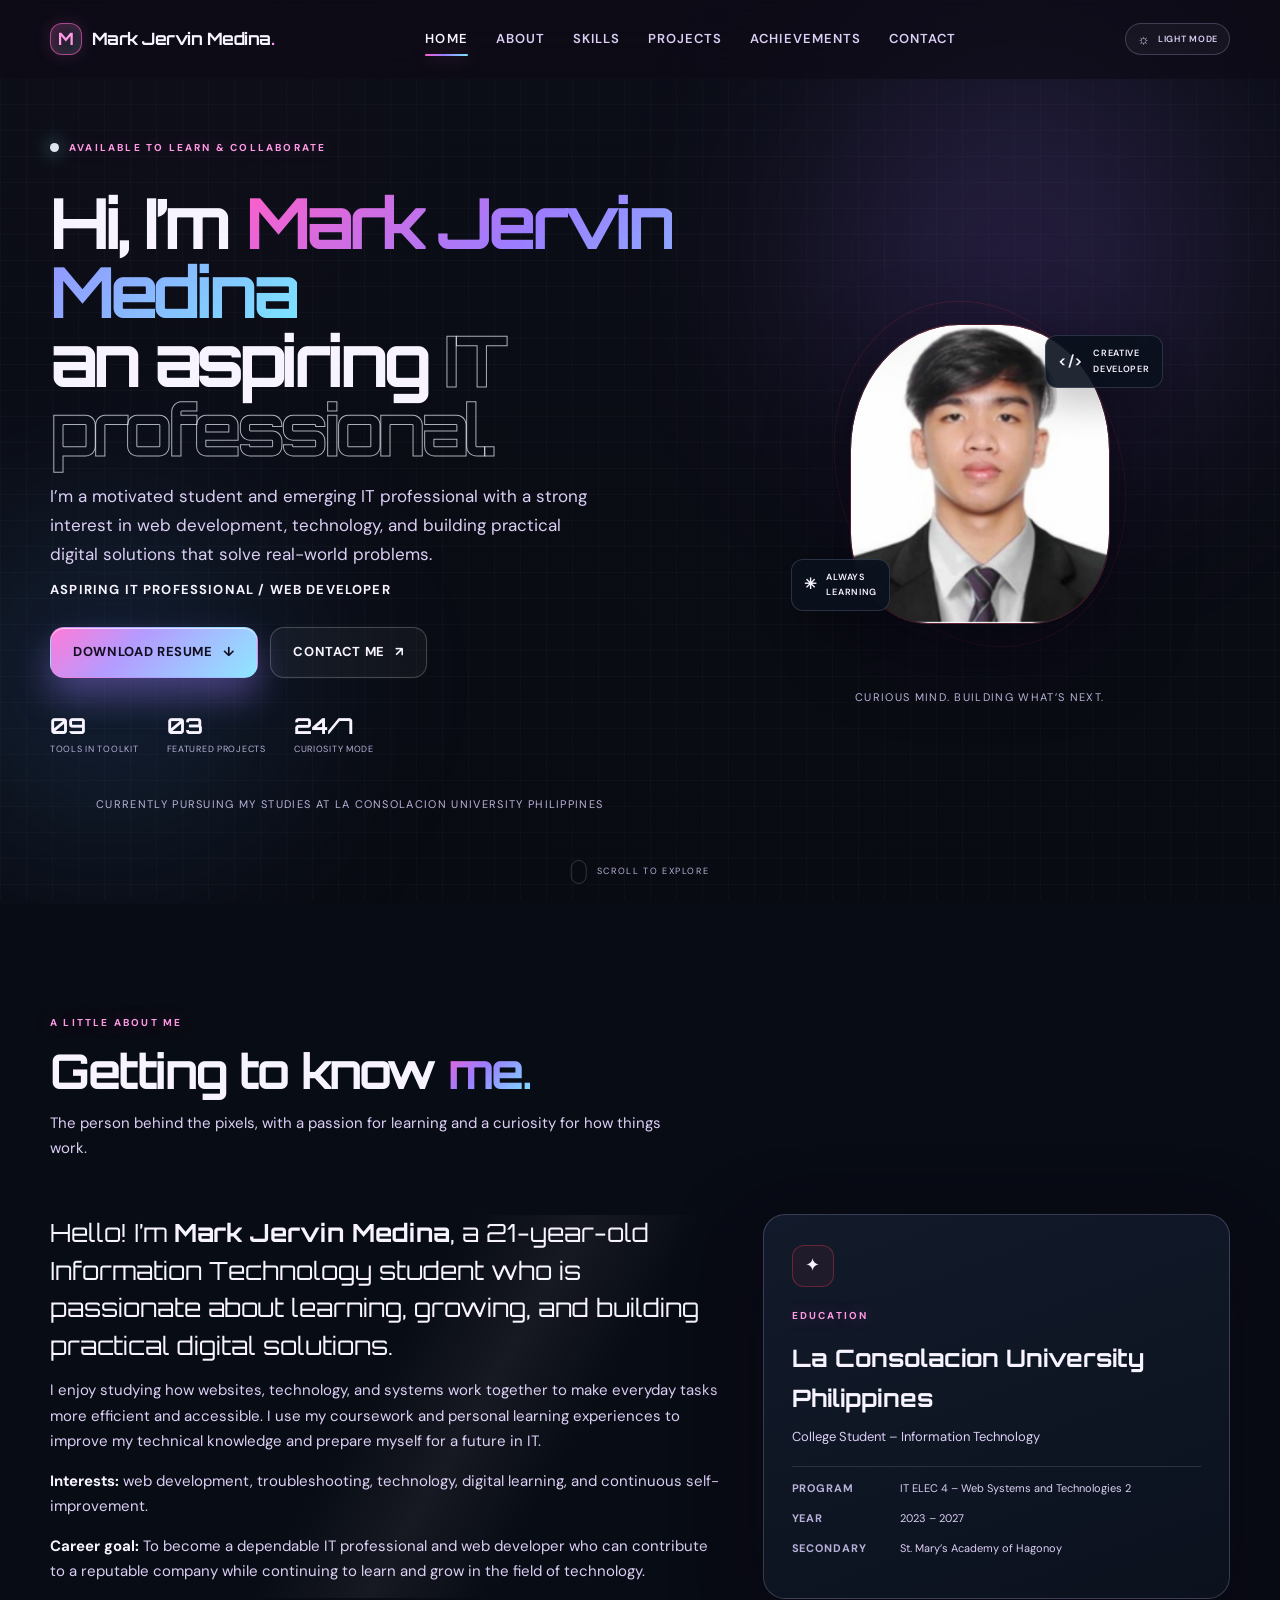
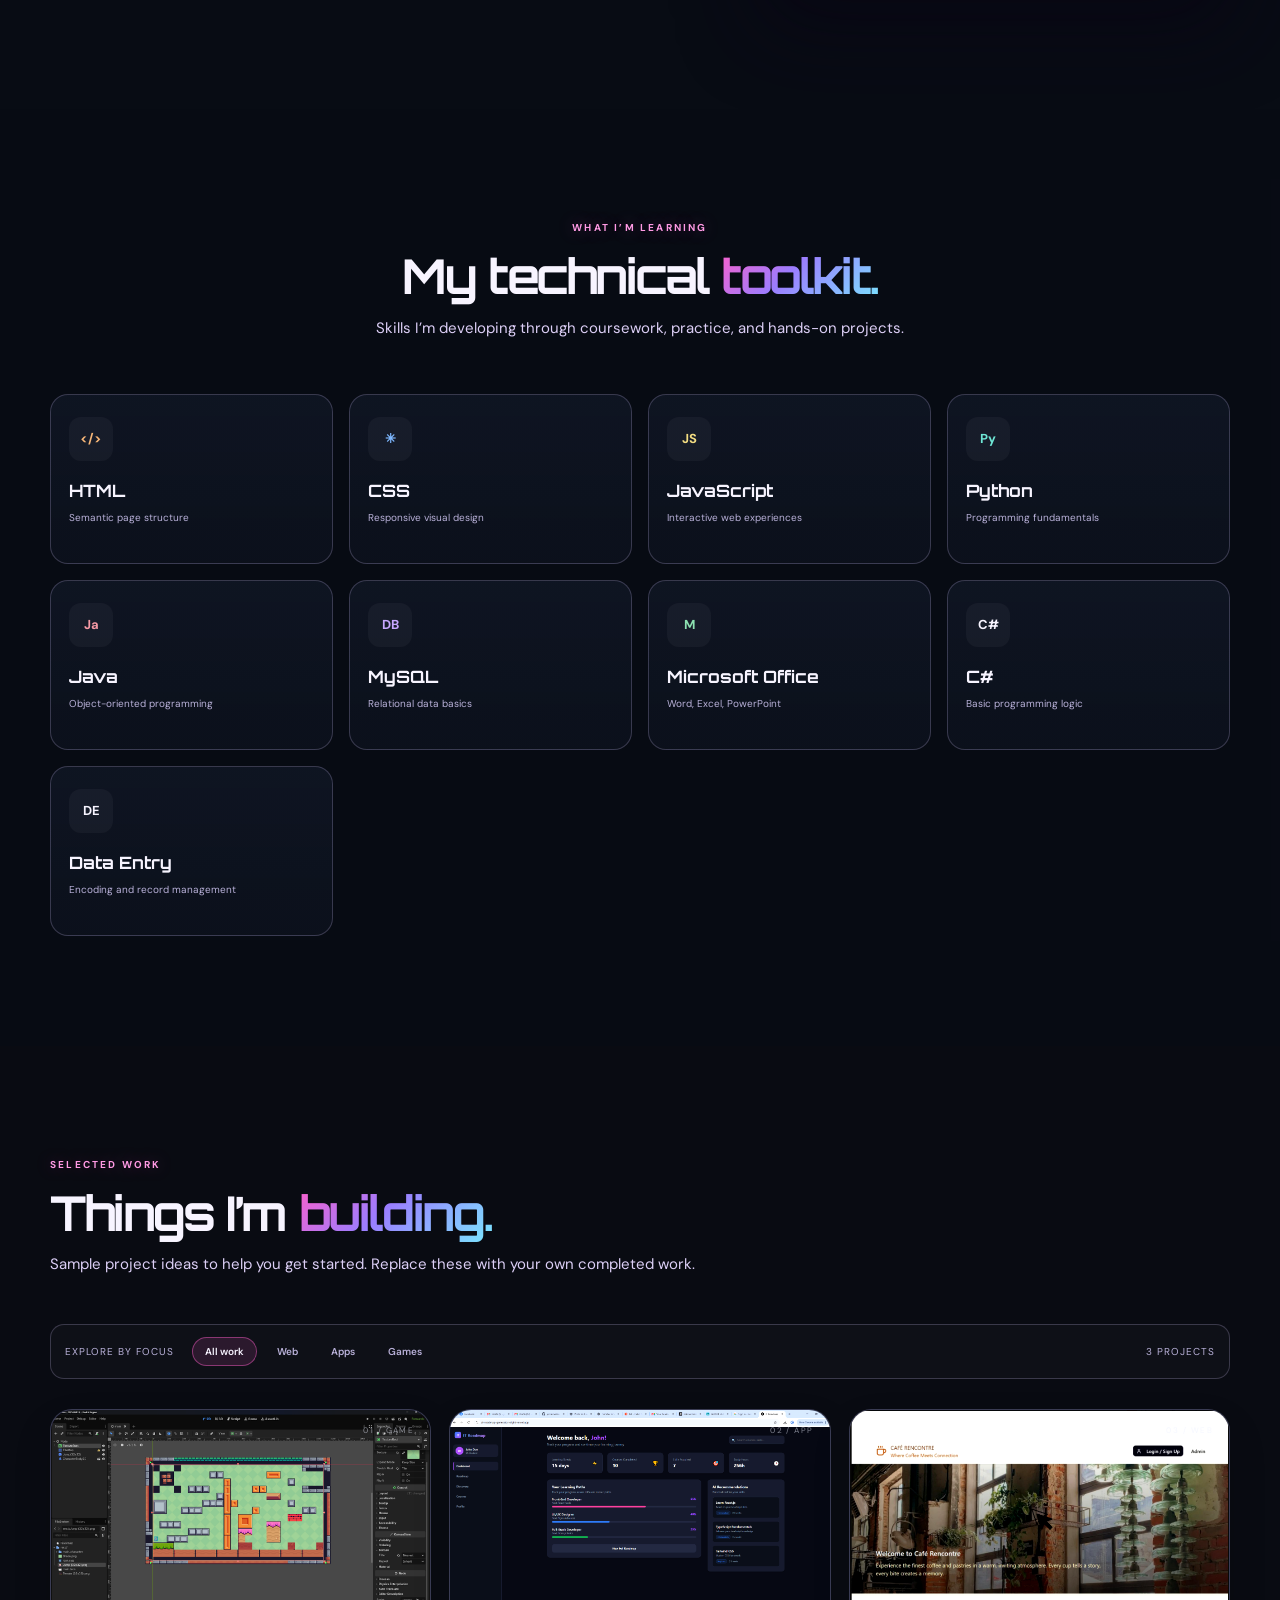
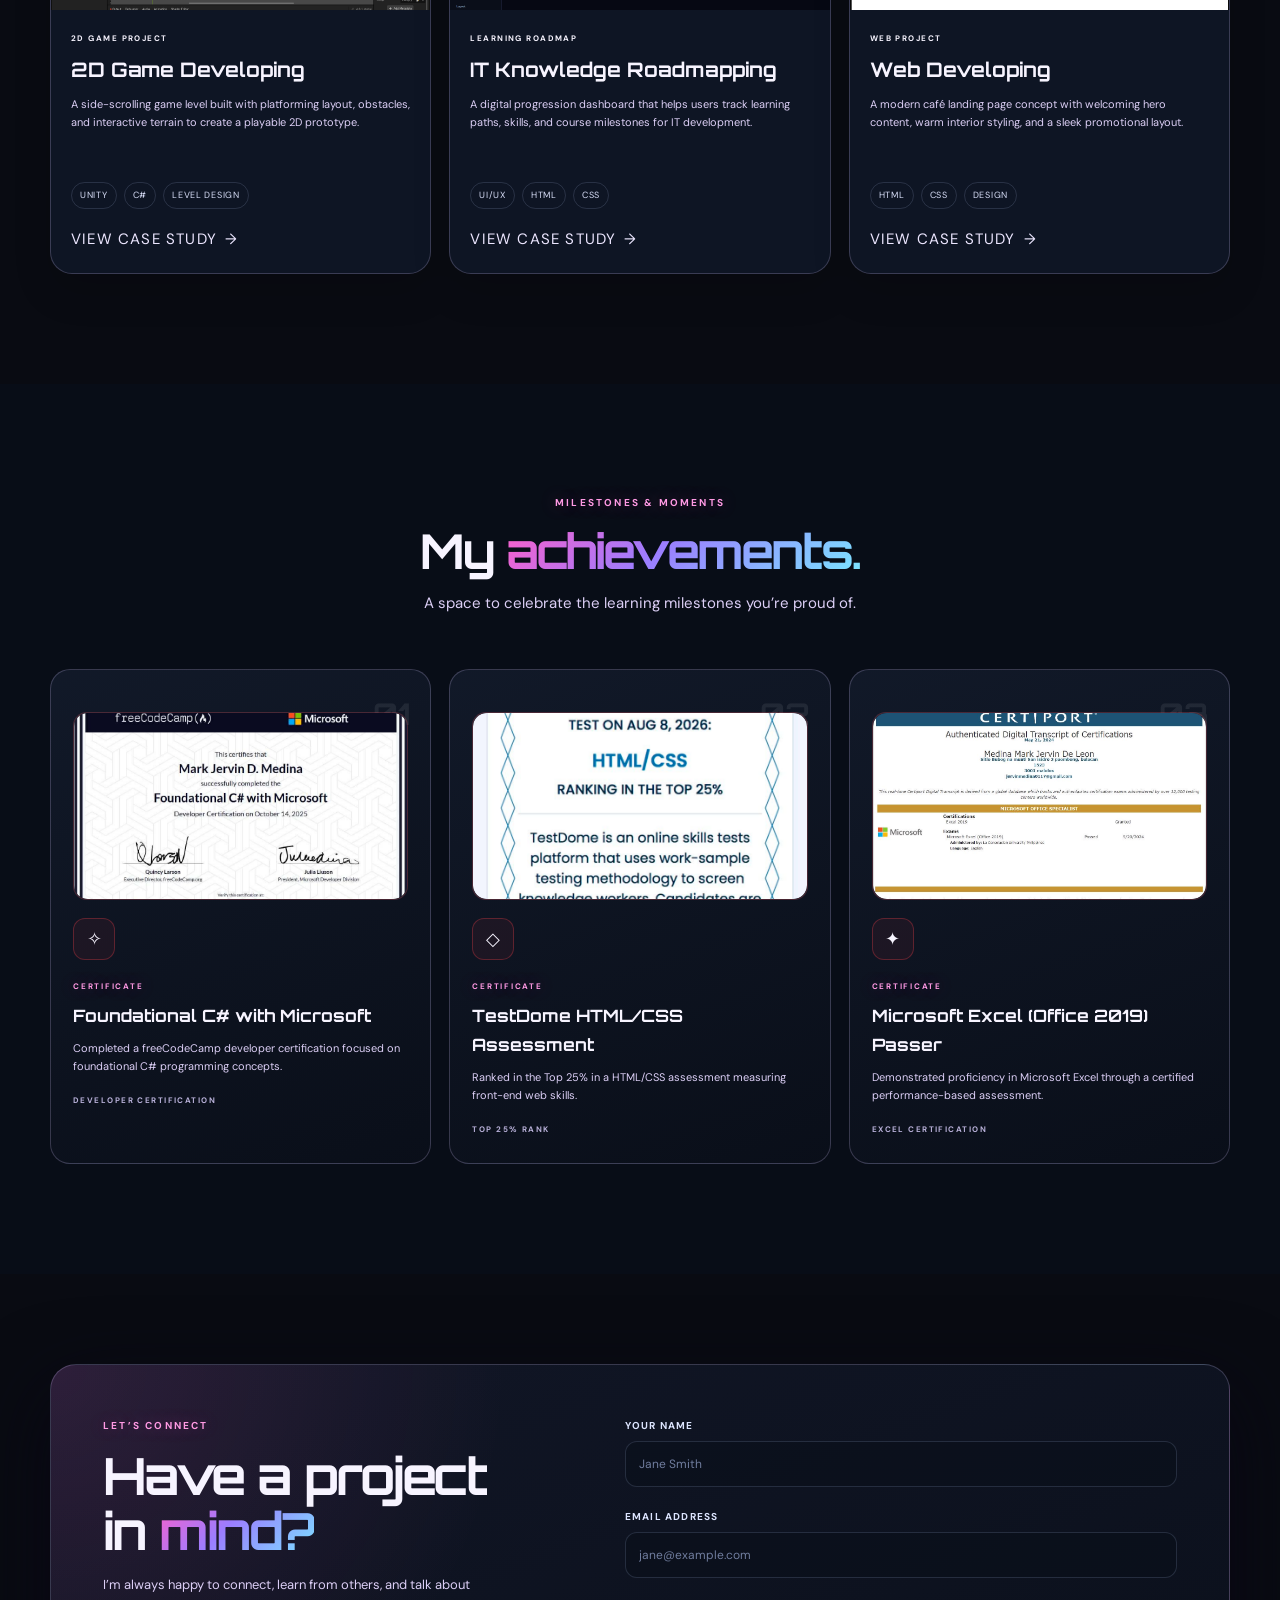
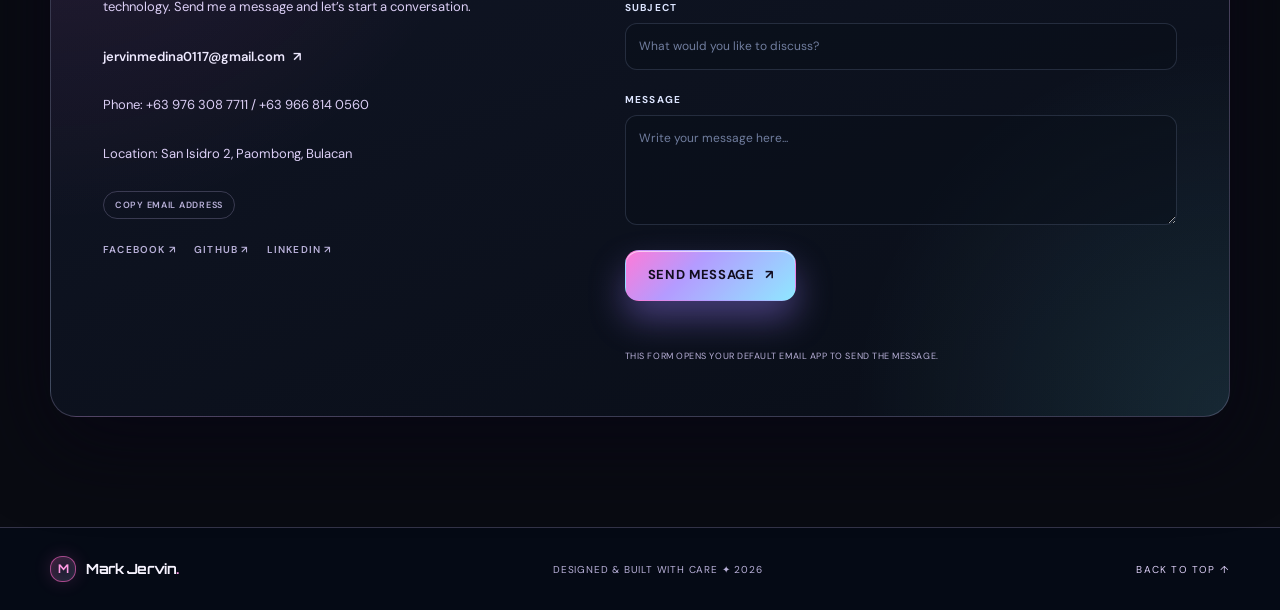
==== commit 0ec49189: "Enhance portfolio experience and interactions" ====
--- a/index.html
+++ b/index.html
@@ -29,8 +29,10 @@
         <li><a class="nav-link" href="#achievements">Achievements</a></li>
         <li><a class="nav-link" href="#contact">Contact</a></li>
       </ul>
+      <button class="theme-toggle" type="button" aria-label="Switch to light theme" aria-pressed="false"><span class="theme-icon" aria-hidden="true">☼</span><span class="theme-label">Light mode</span></button>
     </nav>
   </header>
+  <div class="scroll-progress" aria-hidden="true"><span></span></div>
 
   <main id="main-content">
     <section class="hero section" id="home" aria-labelledby="hero-title">
@@ -46,6 +48,11 @@
             <a class="button button-primary" href="assets/documents/Resume - Mark Jervin Medina.pdf" download="Mark-Jervin-Medina-Resume.pdf">Download Resume <span aria-hidden="true">↓</span></a>
             <a class="button button-secondary" href="#contact">Contact Me <span aria-hidden="true">↗</span></a>
           </div>
+          <div class="hero-stats" aria-label="Portfolio highlights">
+            <div><strong>09</strong><span>Tools in toolkit</span></div>
+            <div><strong>03</strong><span>Featured projects</span></div>
+            <div><strong>24/7</strong><span>Curiosity mode</span></div>
+          </div>
           <div class="hero-note"><span class="note-line" aria-hidden="true"></span> Currently pursuing my studies at La Consolacion University Philippines</div>
         </div>
 
@@ -122,27 +129,37 @@
           <h2 id="projects-title">Things I’m <span class="gradient-text">building.</span></h2>
           <p class="section-intro">Sample project ideas to help you get started. Replace these with your own completed work.</p>
         </div>
+        <div class="project-toolbar reveal" aria-label="Filter projects">
+          <span class="filter-label">Explore by focus</span>
+          <div class="filter-buttons" role="group" aria-label="Project filters">
+            <button class="filter-button active" type="button" data-filter="all">All work</button>
+            <button class="filter-button" type="button" data-filter="web">Web</button>
+            <button class="filter-button" type="button" data-filter="app">Apps</button>
+            <button class="filter-button" type="button" data-filter="game">Games</button>
+          </div>
+          <span class="project-count" aria-live="polite"></span>
+        </div>
         <div class="projects-grid">
-          <article class="project-card reveal">
+          <article class="project-card reveal" data-category="game" data-project="game">
             <div class="project-art project-art-one" aria-hidden="true">
               <img class="project-screenshot" src="assets/images/project-1-game.png" alt="2D game level screenshot">
               <span class="art-label">01 / GAME</span>
             </div>
-            <div class="project-content"><p class="project-type">2D GAME PROJECT</p><h3>2D Game Developing</h3><p>A side-scrolling game level built with platforming layout, obstacles, and interactive terrain to create a playable 2D prototype.</p><div class="tag-list"><span>Unity</span><span>C#</span><span>Level Design</span></div><a class="project-link" href="#contact">View Project <span aria-hidden="true">↗</span></a></div>
-          </article>
-          <article class="project-card reveal">
+            <div class="project-content"><p class="project-type">2D GAME PROJECT</p><h3>2D Game Developing</h3><p>A side-scrolling game level built with platforming layout, obstacles, and interactive terrain to create a playable 2D prototype.</p><div class="tag-list"><span>Unity</span><span>C#</span><span>Level Design</span></div><button class="project-link" type="button" data-open-project="game">View case study <span aria-hidden="true">→</span></button></div>
+          </article>
+          <article class="project-card reveal" data-category="app" data-project="roadmap">
             <div class="project-art project-art-two" aria-hidden="true">
               <img class="project-screenshot" src="assets/images/it-roadmap.png" alt="IT learning roadmap dashboard preview">
               <span class="art-label">02 / APP</span>
             </div>
-            <div class="project-content"><p class="project-type">LEARNING ROADMAP</p><h3>IT Knowledge Roadmapping</h3><p>A digital progression dashboard that helps users track learning paths, skills, and course milestones for IT development.</p><div class="tag-list"><span>UI/UX</span><span>HTML</span><span>CSS</span></div><a class="project-link" href="#contact">View Project <span aria-hidden="true">↗</span></a></div>
-          </article>
-          <article class="project-card reveal">
+            <div class="project-content"><p class="project-type">LEARNING ROADMAP</p><h3>IT Knowledge Roadmapping</h3><p>A digital progression dashboard that helps users track learning paths, skills, and course milestones for IT development.</p><div class="tag-list"><span>UI/UX</span><span>HTML</span><span>CSS</span></div><button class="project-link" type="button" data-open-project="roadmap">View case study <span aria-hidden="true">→</span></button></div>
+          </article>
+          <article class="project-card reveal" data-category="web" data-project="cafe">
             <div class="project-art project-art-three" aria-hidden="true">
               <img class="project-screenshot" src="assets/images/web-project.png" alt="Web development landing page screenshot">
               <span class="art-label">03 / WEB</span>
             </div>
-            <div class="project-content"><p class="project-type">WEB PROJECT</p><h3>Web Developing</h3><p>A modern café landing page concept with welcoming hero content, warm interior styling, and a sleek promotional layout.</p><div class="tag-list"><span>HTML</span><span>CSS</span><span>Design</span></div><a class="project-link" href="#contact">View Project <span aria-hidden="true">↗</span></a></div>
+            <div class="project-content"><p class="project-type">WEB PROJECT</p><h3>Web Developing</h3><p>A modern café landing page concept with welcoming hero content, warm interior styling, and a sleek promotional layout.</p><div class="tag-list"><span>HTML</span><span>CSS</span><span>Design</span></div><button class="project-link" type="button" data-open-project="cafe">View case study <span aria-hidden="true">→</span></button></div>
           </article>
         </div>
       </div>
@@ -203,6 +220,7 @@
             <a class="email-link" href="mailto:jervinmedina0117@gmail.com">jervinmedina0117@gmail.com <span aria-hidden="true">↗</span></a>
             <p class="personal-detail">Phone: +63 976 308 7711 / +63 966 814 0560</p>
             <p class="personal-detail">Location: San Isidro 2, Paombong, Bulacan</p>
+            <button class="copy-email" type="button" data-copy-email="jervinmedina0117@gmail.com">Copy email address</button>
             <div class="social-links" aria-label="Social profiles">
               <a href="https://www.facebook.com" target="_blank" rel="noopener noreferrer">Facebook <span aria-hidden="true">↗</span></a>
               <a href="https://github.com" target="_blank" rel="noopener noreferrer">GitHub <span aria-hidden="true">↗</span></a>
@@ -248,5 +266,10 @@
   </footer>
 
   <button class="back-to-top" type="button" aria-label="Back to top">↑</button>
+  <div class="project-modal" id="project-modal" role="dialog" aria-modal="true" aria-labelledby="modal-title" hidden>
+    <div class="modal-backdrop" data-close-modal></div>
+    <div class="modal-card"><button class="modal-close" type="button" aria-label="Close project details" data-close-modal>×</button><p class="eyebrow" id="modal-type">CASE STUDY</p><h2 id="modal-title">Project details</h2><p id="modal-description"></p><div class="modal-meta"><span id="modal-stack"></span><span id="modal-status"></span></div><a class="button button-primary" href="#contact" data-close-modal>Discuss a similar idea <span aria-hidden="true">→</span></a></div>
+  </div>
+  <div class="toast" role="status" aria-live="polite"></div>
 </body>
 </html>
--- a/style.css
+++ b/style.css
@@ -1098,3 +1098,50 @@
   .js .reveal { opacity: 1; transform: none; }
 }
 
+/* 2026 polish layer */
+.theme-toggle { display: inline-flex; align-items: center; gap: 7px; margin-left: 18px; padding: 8px 11px; border: 1px solid var(--line); border-radius: 999px; background: rgba(255,255,255,.04); color: var(--muted); font: 600 9px var(--font-body); letter-spacing: .08em; text-transform: uppercase; cursor: pointer; transition: .2s ease; }
+.theme-toggle:hover { border-color: var(--pink); color: var(--text); transform: translateY(-1px); }
+.theme-icon { font-size: 14px; line-height: 1; }
+.scroll-progress { position: fixed; inset: 0 0 auto; z-index: 30; height: 3px; background: transparent; pointer-events: none; }
+.scroll-progress span { display: block; width: 0; height: 100%; background: var(--gradient); box-shadow: 0 0 12px rgba(255,94,201,.7); }
+.hero-stats { display: flex; gap: 28px; margin-top: 34px; }
+.hero-stats div { display: grid; gap: 3px; }
+.hero-stats strong { color: var(--text); font: 700 22px var(--font-display); }
+.hero-stats span { color: var(--subtle); font-size: 9px; letter-spacing: .08em; text-transform: uppercase; }
+.project-toolbar { display: flex; align-items: center; gap: 18px; margin: -6px 0 30px; padding: 12px 14px; border: 1px solid var(--line); border-radius: 14px; background: rgba(255,255,255,.025); }
+.filter-label, .project-count { color: var(--subtle); font-size: 10px; letter-spacing: .1em; text-transform: uppercase; }
+.filter-buttons { display: flex; flex-wrap: wrap; gap: 7px; }
+.filter-button { padding: 7px 12px; border: 1px solid transparent; border-radius: 999px; background: transparent; color: var(--subtle); font: 600 10px var(--font-body); cursor: pointer; }
+.filter-button:hover, .filter-button.active { border-color: rgba(255,94,201,.45); background: rgba(255,94,201,.12); color: var(--text); }
+.project-count { margin-left: auto; white-space: nowrap; }
+.project-card.is-filtered { display: none; }
+.project-link { padding: 0; border: 0; background: none; font: inherit; cursor: pointer; }
+.copy-email { margin: 0 0 22px; padding: 7px 11px; border: 1px solid var(--line); border-radius: 999px; background: transparent; color: var(--subtle); font: 600 9px var(--font-body); letter-spacing: .08em; text-transform: uppercase; cursor: pointer; }
+.copy-email:hover { border-color: var(--pink); color: var(--text); }
+.project-modal[hidden] { display: none; }
+.project-modal { position: fixed; inset: 0; z-index: 50; display: grid; place-items: center; padding: 22px; }
+.modal-backdrop { position: absolute; inset: 0; background: rgba(3,5,12,.78); backdrop-filter: blur(10px); }
+.modal-card { position: relative; width: min(100%, 560px); padding: 38px; border: 1px solid rgba(255,94,201,.35); border-radius: 22px; background: linear-gradient(145deg, #1b1730, #0d1322); box-shadow: var(--shadow); }
+.modal-card h2 { margin-bottom: 14px; font-size: clamp(30px, 5vw, 48px); }
+.modal-card > p:not(.eyebrow) { color: var(--muted); line-height: 1.75; }
+.modal-close { position: absolute; top: 14px; right: 16px; width: 34px; height: 34px; border: 1px solid var(--line); border-radius: 50%; background: transparent; color: var(--text); font-size: 22px; cursor: pointer; }
+.modal-meta { display: flex; flex-wrap: wrap; gap: 8px; margin: 24px 0; }
+.modal-meta span { padding: 7px 10px; border: 1px solid var(--line); border-radius: 999px; color: var(--cyan-soft); font-size: 10px; }
+.toast { position: fixed; right: 22px; bottom: 22px; z-index: 60; padding: 12px 16px; border: 1px solid rgba(122,231,255,.35); border-radius: 10px; background: #111a2b; color: var(--text); font-size: 12px; opacity: 0; transform: translateY(10px); pointer-events: none; transition: .25s ease; }
+.toast.show { opacity: 1; transform: translateY(0); }
+body.modal-open { overflow: hidden; }
+body.light-theme { --bg: #f5f4fb; --bg-alt: #ebeafa; --panel: rgba(255,255,255,.82); --panel-strong: #fff; --surface: #fff; --surface-soft: #e9e8f4; --text: #18152a; --muted: #514e68; --subtle: #706c88; --line: rgba(34,27,72,.14); --shadow: 0 26px 80px rgba(55,42,100,.14); }
+body.light-theme .site-header, body.light-theme .nav-links { background: rgba(245,244,251,.9); }
+body.light-theme .modal-card { background: linear-gradient(145deg, #fff, #efeffb); }
+
+@media (max-width: 680px) {
+  .theme-toggle { position: absolute; right: 58px; margin: 0; padding: 7px; }
+  .theme-label { display: none; }
+  .hero-stats { gap: 15px; justify-content: space-between; }
+  .hero-stats strong { font-size: 18px; }
+  .hero-stats span { font-size: 8px; }
+  .project-toolbar { align-items: flex-start; flex-wrap: wrap; }
+  .project-count { margin-left: 0; width: 100%; }
+  .modal-card { padding: 30px 24px; }
+}
+
